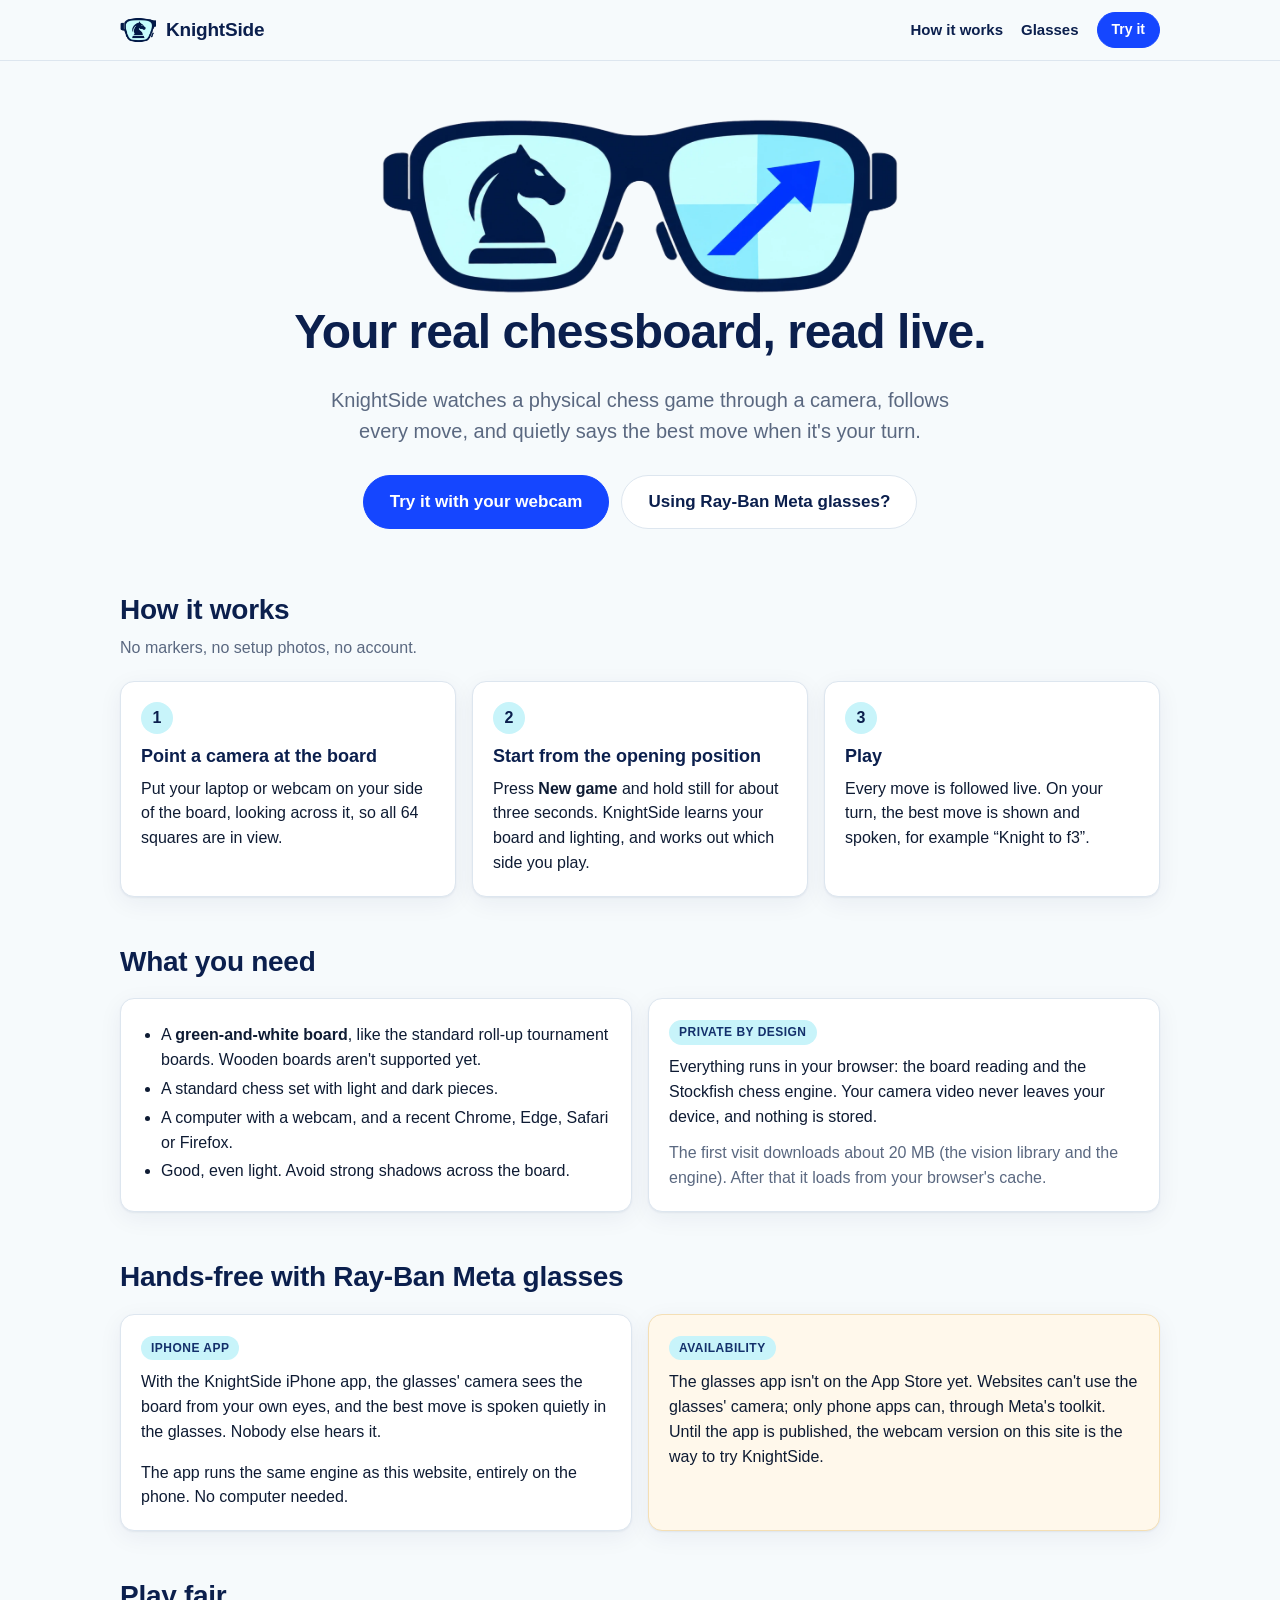
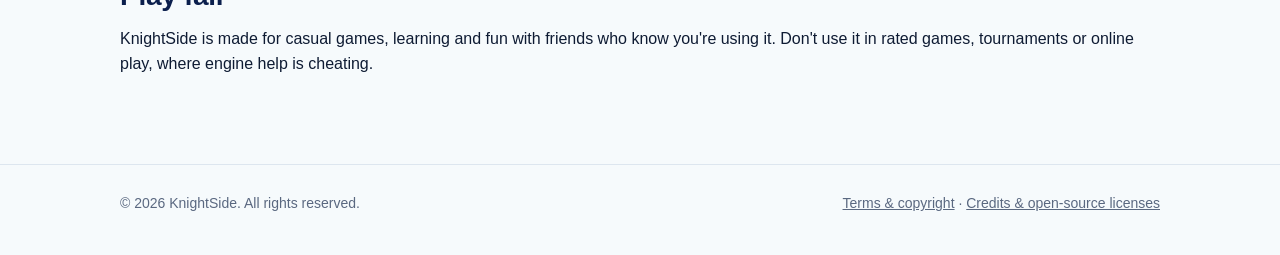
==== docs/index.html @ 39357efd "KnightSide: in-browser website and glasses app running the same engine" ====
<!doctype html>
<html lang="en">
<head>
<meta charset="utf-8">
<meta name="viewport" content="width=device-width, initial-scale=1">
<title>KnightSide</title>
<meta name="description" content="KnightSide watches your real chessboard through a camera and quietly says the best move.">
<meta name="copyright" content="© 2026 KnightSide. All rights reserved.">
<link rel="icon" type="image/png" sizes="32x32" href="img/icon-32.png">
<link rel="apple-touch-icon" href="img/icon-180.png">
<meta property="og:title" content="KnightSide">
<meta property="og:description" content="Your real chessboard, read live. The best move, spoken quietly.">
<meta property="og:image" content="img/logo-white-bg.png">
<link rel="stylesheet" href="css/site.css">
</head>
<body>
<header class="top">
  <div class="wrap">
    <a class="brand" href="./"><img src="img/icon-64.png" alt="">KnightSide</a>
    <nav>
      <a href="#how">How it works</a>
      <a href="#glasses">Glasses</a>
      <a class="btn primary small" href="play.html">Try it</a>
    </nav>
  </div>
</header>

<main>
  <section class="hero">
    <div class="wrap">
      <img class="logo" src="img/logo.png" alt="KnightSide logo: glasses with a knight in one lens and an arrow in the other" width="1200" height="411">
      <h1>Your real chessboard, read live.</h1>
      <p class="lead">KnightSide watches a physical chess game through a camera, follows every move, and quietly says the best move when it's your turn.</p>
      <div class="cta">
        <a class="btn primary big" href="play.html">Try it with your webcam</a>
        <a class="btn big" href="#glasses">Using Ray-Ban Meta glasses?</a>
      </div>
    </div>
  </section>

  <section class="block" id="how">
    <div class="wrap">
      <h2>How it works</h2>
      <p class="sub">No markers, no setup photos, no account.</p>
      <div class="grid3">
        <div class="card">
          <div class="step">1</div>
          <h3>Point a camera at the board</h3>
          <p>Put your laptop or webcam on your side of the board, looking across it, so all 64 squares are in view.</p>
        </div>
        <div class="card">
          <div class="step">2</div>
          <h3>Start from the opening position</h3>
          <p>Press <b>New game</b> and hold still for about three seconds. KnightSide learns your board and lighting, and works out which side you play.</p>
        </div>
        <div class="card">
          <div class="step">3</div>
          <h3>Play</h3>
          <p>Every move is followed live. On your turn, the best move is shown and spoken, for example “Knight to f3”.</p>
        </div>
      </div>
    </div>
  </section>

  <section class="block">
    <div class="wrap">
      <h2>What you need</h2>
      <div class="grid2">
        <div class="card">
          <ul>
            <li>A <b>green-and-white board</b>, like the standard roll-up tournament boards. Wooden boards aren't supported yet.</li>
            <li>A standard chess set with light and dark pieces.</li>
            <li>A computer with a webcam, and a recent Chrome, Edge, Safari or Firefox.</li>
            <li>Good, even light. Avoid strong shadows across the board.</li>
          </ul>
        </div>
        <div class="card">
          <span class="tag">Private by design</span>
          <p>Everything runs in your browser: the board reading and the Stockfish chess engine. Your camera video never leaves your device, and nothing is stored.</p>
          <p class="sub">The first visit downloads about 20 MB (the vision library and the engine). After that it loads from your browser's cache.</p>
        </div>
      </div>
    </div>
  </section>

  <section class="block" id="glasses">
    <div class="wrap">
      <h2>Hands-free with Ray-Ban Meta glasses</h2>
      <div class="grid2">
        <div class="card">
          <span class="tag">iPhone app</span>
          <p>With the KnightSide iPhone app, the glasses' camera sees the board from your own eyes, and the best move is spoken quietly in the glasses. Nobody else hears it.</p>
          <p>The app runs the same engine as this website, entirely on the phone. No computer needed.</p>
        </div>
        <div class="card note">
          <span class="tag">Availability</span>
          <p>The glasses app isn't on the App Store yet. Websites can't use the glasses' camera; only phone apps can, through Meta's toolkit. Until the app is published, the webcam version on this site is the way to try KnightSide.</p>
        </div>
      </div>
    </div>
  </section>

  <section class="block">
    <div class="wrap">
      <h2>Play fair</h2>
      <p>KnightSide is made for casual games, learning and fun with friends who know you're using it. Don't use it in rated games, tournaments or online play, where engine help is cheating.</p>
    </div>
  </section>
</main>

<footer>
  <div class="wrap">
    <span>© 2026 KnightSide. All rights reserved.</span>
    <span><a href="legal.html">Terms &amp; copyright</a> · <a href="legal.html#credits">Credits &amp; open-source licenses</a></span>
  </div>
</footer>
</body>
</html>
---- docs/css/site.css ----
/* KnightSide — © 2026 KnightSide. All rights reserved. */

:root {
  --navy: #0b1f4d;
  --navy-2: #13306b;
  --blue: #1546ff;
  --cyan: #c8f4fa;
  --cyan-2: #8fe3f5;
  --bg: #f6fafc;
  --card: #ffffff;
  --text: #0e1b33;
  --muted: #5a6880;
  --line: #dde6ef;
  --good: #0f8a4f;
  --warn: #b45309;
  --radius: 14px;
  --shadow: 0 1px 2px rgba(11, 31, 77, 0.06), 0 6px 24px rgba(11, 31, 77, 0.06);
  --light-sq: #eef3f6;
  --dark-sq: #7fa7c9;
  color-scheme: light;
}

* { box-sizing: border-box; }
html { -webkit-text-size-adjust: 100%; }
body {
  margin: 0;
  background: var(--bg);
  color: var(--text);
  font: 16px/1.55 -apple-system, BlinkMacSystemFont, "Segoe UI", Inter, Roboto, sans-serif;
}
a { color: var(--blue); }
img { max-width: 100%; display: block; }
h1, h2, h3 { line-height: 1.2; margin: 0 0 0.5em; color: var(--navy); }
p { margin: 0 0 1em; }

.wrap { max-width: 1080px; margin: 0 auto; padding: 0 20px; }

/* ---------- header / footer ---------- */

.top {
  position: sticky; top: 0; z-index: 10;
  background: rgba(246, 250, 252, 0.88);
  backdrop-filter: saturate(1.4) blur(10px);
  border-bottom: 1px solid var(--line);
}
.top .wrap { display: flex; align-items: center; gap: 16px; height: 60px; }
.brand { display: flex; align-items: center; gap: 10px; text-decoration: none; color: var(--navy); font-weight: 750; font-size: 19px; letter-spacing: -0.01em; }
.brand img { width: 36px; height: 36px; }
.top nav { margin-left: auto; display: flex; gap: 18px; align-items: center; }
.top nav a { color: var(--navy); text-decoration: none; font-weight: 550; font-size: 15px; }
.top nav a.btn { color: #fff; }
@media (max-width: 640px) { .top nav a:not(.btn) { display: none; } }

footer { border-top: 1px solid var(--line); margin-top: 64px; padding: 28px 0 40px; color: var(--muted); font-size: 14px; }
footer .wrap { display: flex; flex-wrap: wrap; gap: 8px 24px; justify-content: space-between; }
footer a { color: var(--muted); }

/* ---------- buttons ---------- */

.btn {
  display: inline-flex; align-items: center; justify-content: center; gap: 8px;
  min-height: 44px; padding: 0 18px; border-radius: 999px;
  border: 1px solid var(--line); background: var(--card); color: var(--navy);
  font: inherit; font-weight: 650; text-decoration: none; cursor: pointer;
  transition: transform 0.12s ease, box-shadow 0.12s ease, background 0.12s ease;
}
.btn:hover { box-shadow: var(--shadow); }
.btn:active { transform: scale(0.98); }
.btn:disabled { opacity: 0.45; cursor: default; box-shadow: none; transform: none; }
.btn.primary { background: var(--blue); border-color: var(--blue); color: #fff; }
.btn.navy { background: var(--navy); border-color: var(--navy); color: #fff; }
.btn.big { min-height: 54px; padding: 0 26px; font-size: 17px; }
.btn.small { min-height: 36px; padding: 0 14px; font-size: 14px; }

/* ---------- welcome page ---------- */

.hero { padding: 56px 0 24px; text-align: center; }
.hero .logo { width: min(520px, 92%); height: auto; margin: 0 auto 8px; }
.hero h1 { font-size: clamp(30px, 5vw, 48px); letter-spacing: -0.02em; margin-top: 8px; }
.hero .lead { font-size: clamp(17px, 2.2vw, 20px); color: var(--muted); max-width: 640px; margin: 0 auto 28px; }
.hero .cta { display: flex; gap: 12px; justify-content: center; flex-wrap: wrap; }

section.block { padding: 40px 0 8px; }
section.block > .wrap > h2 { font-size: 28px; letter-spacing: -0.01em; }
.sub { color: var(--muted); margin-top: -4px; }

.grid3 { display: grid; grid-template-columns: repeat(3, 1fr); gap: 16px; margin-top: 20px; }
.grid2 { display: grid; grid-template-columns: repeat(2, 1fr); gap: 16px; margin-top: 20px; }
@media (max-width: 820px) { .grid3, .grid2 { grid-template-columns: 1fr; } }

.card { background: var(--card); border: 1px solid var(--line); border-radius: var(--radius); padding: 20px; box-shadow: var(--shadow); }
.card h3 { font-size: 18px; }
.card p:last-child { margin-bottom: 0; }
.step { width: 32px; height: 32px; border-radius: 50%; background: var(--cyan); color: var(--navy); display: grid; place-items: center; font-weight: 800; margin-bottom: 12px; }
.card ul { margin: 0; padding-left: 20px; }
.card li { margin: 4px 0; }
.note { background: #fff8eb; border-color: #f4dfb5; }
.tag { display: inline-block; font-size: 12px; font-weight: 700; letter-spacing: 0.04em; text-transform: uppercase; color: var(--navy-2); background: var(--cyan); border-radius: 999px; padding: 3px 10px; margin-bottom: 10px; }

.legal { max-width: 760px; }
.legal h2 { margin-top: 1.6em; font-size: 22px; }
.legal pre { white-space: pre-wrap; background: var(--card); border: 1px solid var(--line); border-radius: 10px; padding: 14px; font-size: 13px; }
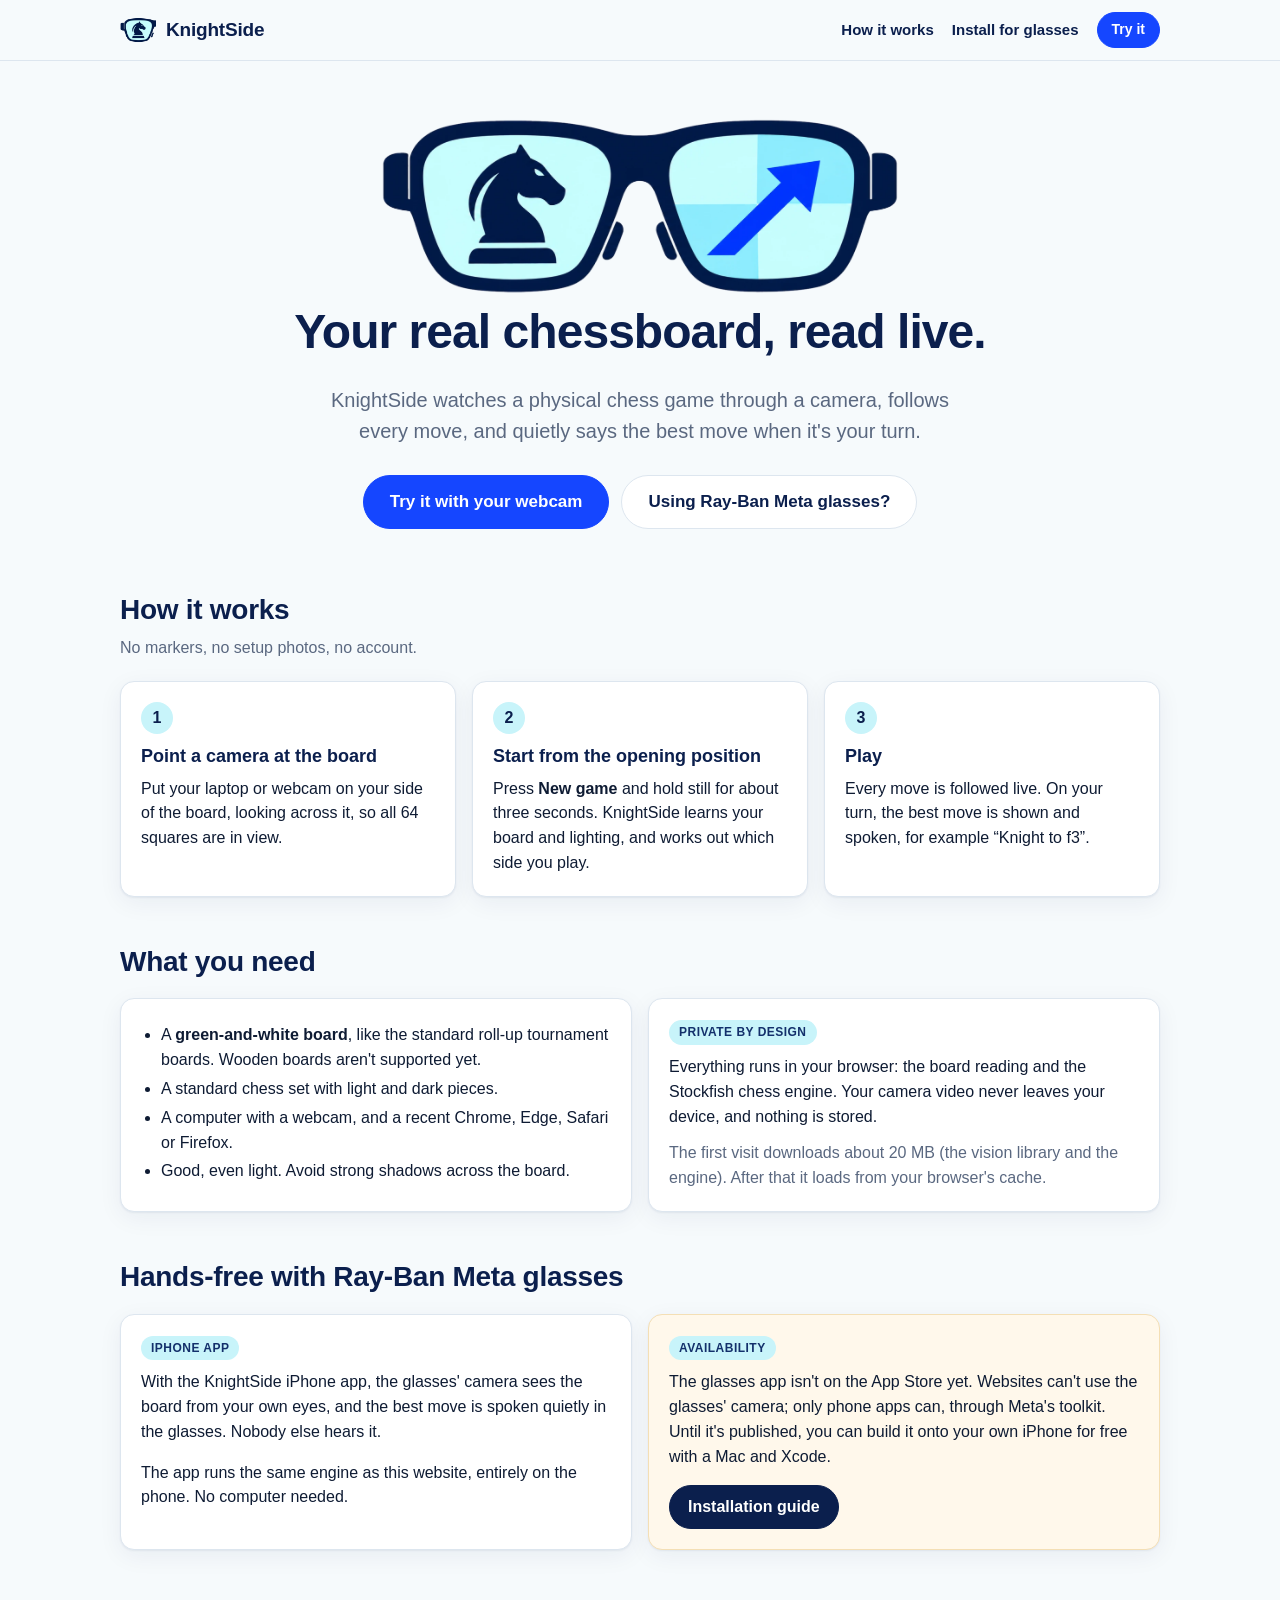
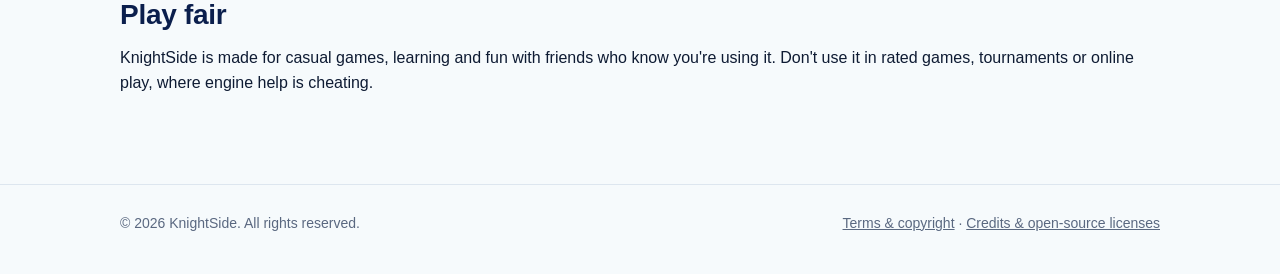
==== commit a550a525: "Add an installation guide for the glasses app" ====
--- a/docs/index.html
+++ b/docs/index.html
@@ -11,7 +11,7 @@
 <meta property="og:title" content="KnightSide">
 <meta property="og:description" content="Your real chessboard, read live. The best move, spoken quietly.">
 <meta property="og:image" content="img/logo-white-bg.png">
-<link rel="stylesheet" href="css/site.css">
+<link rel="stylesheet" href="css/site.css?v=2">
 </head>
 <body>
 <header class="top">
@@ -19,7 +19,7 @@
     <a class="brand" href="./"><img src="img/icon-64.png" alt="">KnightSide</a>
     <nav>
       <a href="#how">How it works</a>
-      <a href="#glasses">Glasses</a>
+      <a href="glasses.html">Install for glasses</a>
       <a class="btn primary small" href="play.html">Try it</a>
     </nav>
   </div>
@@ -94,7 +94,8 @@
         </div>
         <div class="card note">
           <span class="tag">Availability</span>
-          <p>The glasses app isn't on the App Store yet. Websites can't use the glasses' camera; only phone apps can, through Meta's toolkit. Until the app is published, the webcam version on this site is the way to try KnightSide.</p>
+          <p>The glasses app isn't on the App Store yet. Websites can't use the glasses' camera; only phone apps can, through Meta's toolkit. Until it's published, you can build it onto your own iPhone for free with a Mac and Xcode.</p>
+          <p><a class="btn navy" href="glasses.html">Installation guide</a></p>
         </div>
       </div>
     </div>
--- a/docs/css/site.css
+++ b/docs/css/site.css
@@ -100,3 +100,25 @@
 .legal { max-width: 760px; }
 .legal h2 { margin-top: 1.6em; font-size: 22px; }
 .legal pre { white-space: pre-wrap; background: var(--card); border: 1px solid var(--line); border-radius: 10px; padding: 14px; font-size: 13px; }
+
+/* ---------- install guide ---------- */
+
+.guide { max-width: 760px; }
+.guide h1 { margin-top: 36px; font-size: clamp(28px, 4.5vw, 40px); letter-spacing: -0.02em; }
+.guide .lead { font-size: 18px; color: var(--muted); }
+.guide h2 { display: flex; align-items: center; gap: 12px; margin-top: 2em; font-size: 24px; scroll-margin-top: 76px; }
+.guide h2 .step { margin: 0; flex: none; }
+.guide ol, .guide ul { padding-left: 22px; }
+.guide li { margin: 6px 0; }
+.guide .card { margin: 16px 0; }
+.toc ol { margin: 0; columns: 2; column-gap: 32px; }
+@media (max-width: 640px) { .toc ol { columns: 1; } }
+.guide code { font: 14px/1.4 ui-monospace, SFMono-Regular, Menlo, monospace; background: #eaf0f5; border-radius: 6px; padding: 1px 6px; }
+.code { position: relative; margin: 10px 0; }
+.code pre { margin: 0; background: var(--navy); color: #e8f1ff; border-radius: 10px; padding: 14px 92px 14px 16px; white-space: pre-wrap; overflow-wrap: anywhere; }
+.code pre code { background: none; padding: 0; color: inherit; font-size: 14px; }
+.copy { position: absolute; top: 8px; right: 8px; min-height: 30px; padding: 0 12px; border-radius: 999px; border: 1px solid rgba(255,255,255,0.25); background: rgba(255,255,255,0.1); color: #fff; font: inherit; font-size: 13px; font-weight: 650; cursor: pointer; }
+.copy:hover { background: rgba(255,255,255,0.2); }
+kbd { font: 13px ui-monospace, Menlo, monospace; border: 1px solid var(--line); border-bottom-width: 2px; border-radius: 6px; padding: 1px 6px; background: var(--card); }
+.faq dt { font-weight: 700; color: var(--navy); margin-top: 14px; }
+.faq dd { margin: 4px 0 0; color: var(--text); }
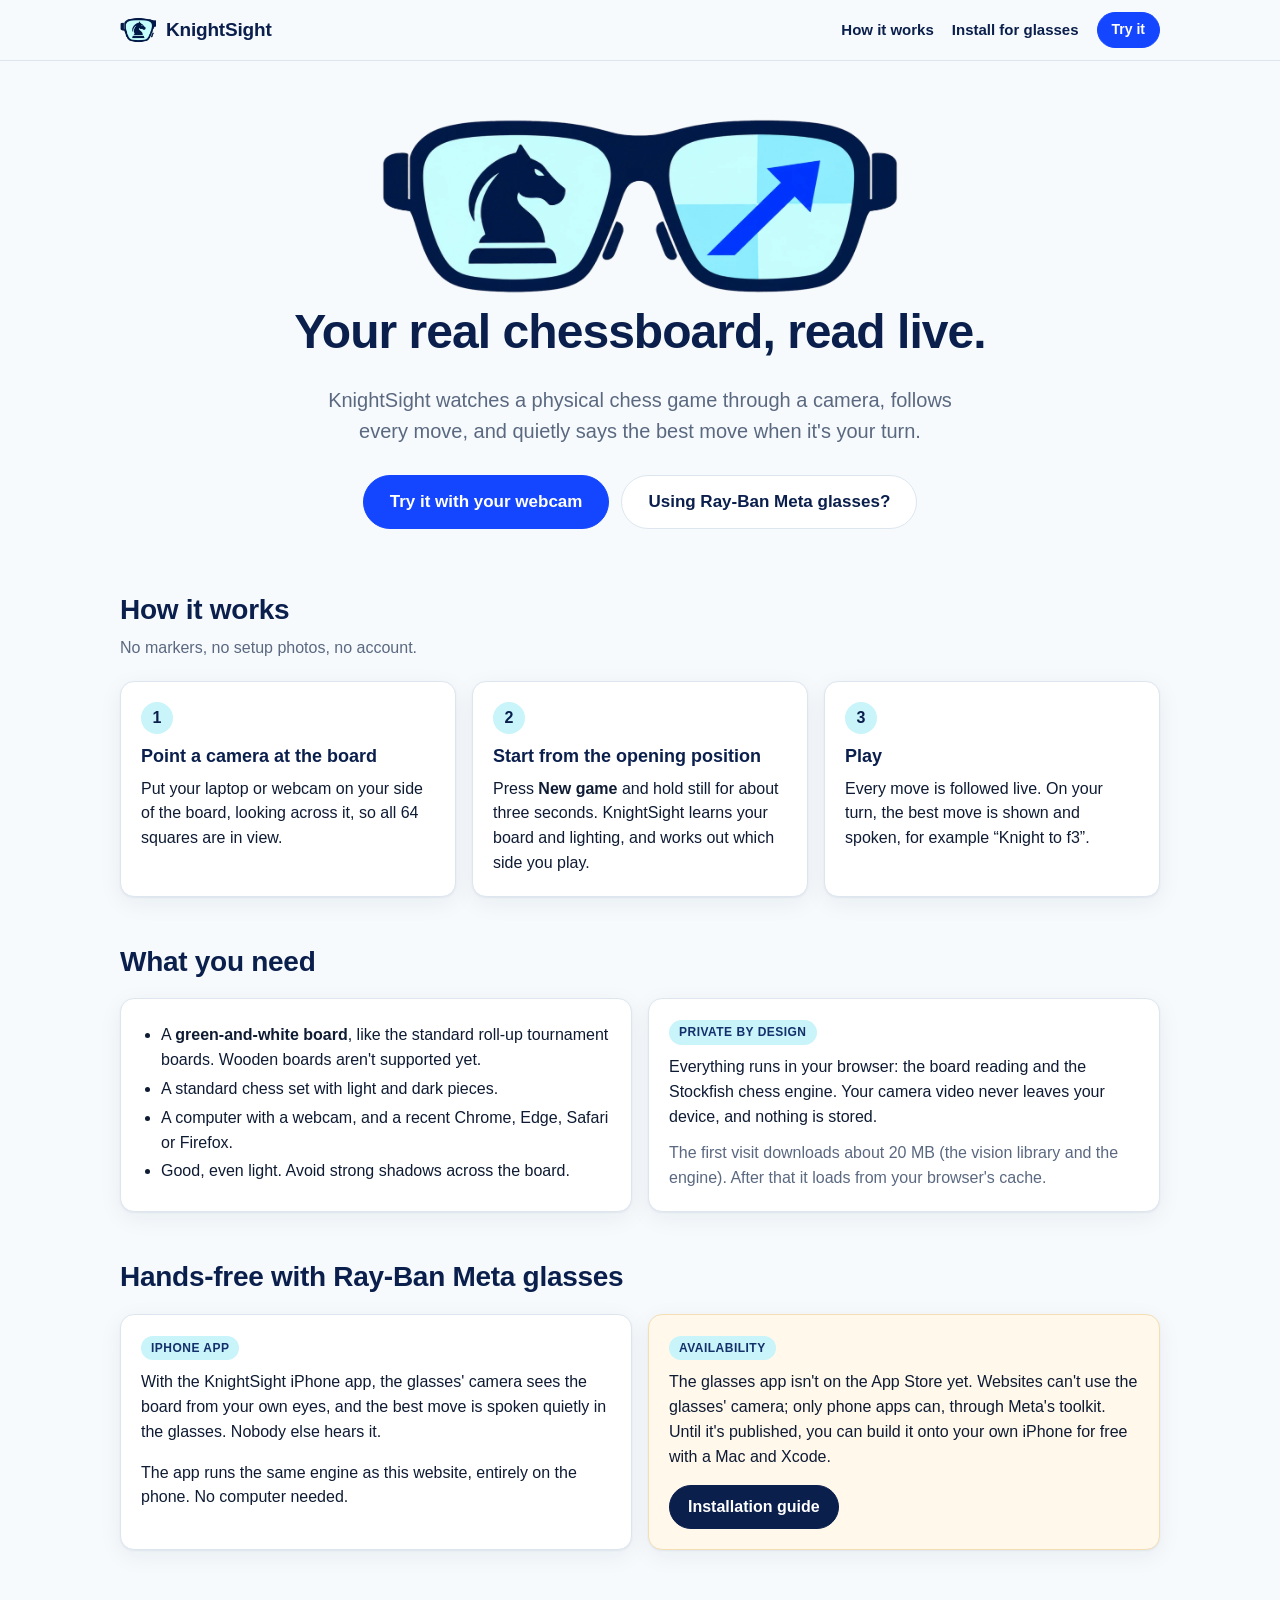
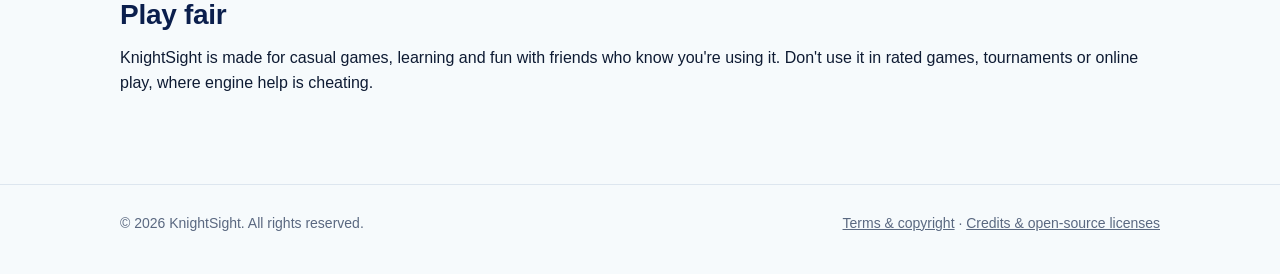
==== commit 66862fe6: "Rename KnightSide to KnightSight" ====
--- a/docs/index.html
+++ b/docs/index.html
@@ -3,20 +3,20 @@
 <head>
 <meta charset="utf-8">
 <meta name="viewport" content="width=device-width, initial-scale=1">
-<title>KnightSide</title>
-<meta name="description" content="KnightSide watches your real chessboard through a camera and quietly says the best move.">
-<meta name="copyright" content="© 2026 KnightSide. All rights reserved.">
+<title>KnightSight</title>
+<meta name="description" content="KnightSight watches your real chessboard through a camera and quietly says the best move.">
+<meta name="copyright" content="© 2026 KnightSight. All rights reserved.">
 <link rel="icon" type="image/png" sizes="32x32" href="img/icon-32.png">
 <link rel="apple-touch-icon" href="img/icon-180.png">
-<meta property="og:title" content="KnightSide">
+<meta property="og:title" content="KnightSight">
 <meta property="og:description" content="Your real chessboard, read live. The best move, spoken quietly.">
 <meta property="og:image" content="img/logo-white-bg.png">
-<link rel="stylesheet" href="css/site.css?v=2">
+<link rel="stylesheet" href="css/site.css?v=3">
 </head>
 <body>
 <header class="top">
   <div class="wrap">
-    <a class="brand" href="./"><img src="img/icon-64.png" alt="">KnightSide</a>
+    <a class="brand" href="./"><img src="img/icon-64.png" alt="">KnightSight</a>
     <nav>
       <a href="#how">How it works</a>
       <a href="glasses.html">Install for glasses</a>
@@ -28,9 +28,9 @@
 <main>
   <section class="hero">
     <div class="wrap">
-      <img class="logo" src="img/logo.png" alt="KnightSide logo: glasses with a knight in one lens and an arrow in the other" width="1200" height="411">
+      <img class="logo" src="img/logo.png" alt="KnightSight logo: glasses with a knight in one lens and an arrow in the other" width="1200" height="411">
       <h1>Your real chessboard, read live.</h1>
-      <p class="lead">KnightSide watches a physical chess game through a camera, follows every move, and quietly says the best move when it's your turn.</p>
+      <p class="lead">KnightSight watches a physical chess game through a camera, follows every move, and quietly says the best move when it's your turn.</p>
       <div class="cta">
         <a class="btn primary big" href="play.html">Try it with your webcam</a>
         <a class="btn big" href="#glasses">Using Ray-Ban Meta glasses?</a>
@@ -51,7 +51,7 @@
         <div class="card">
           <div class="step">2</div>
           <h3>Start from the opening position</h3>
-          <p>Press <b>New game</b> and hold still for about three seconds. KnightSide learns your board and lighting, and works out which side you play.</p>
+          <p>Press <b>New game</b> and hold still for about three seconds. KnightSight learns your board and lighting, and works out which side you play.</p>
         </div>
         <div class="card">
           <div class="step">3</div>
@@ -89,7 +89,7 @@
       <div class="grid2">
         <div class="card">
           <span class="tag">iPhone app</span>
-          <p>With the KnightSide iPhone app, the glasses' camera sees the board from your own eyes, and the best move is spoken quietly in the glasses. Nobody else hears it.</p>
+          <p>With the KnightSight iPhone app, the glasses' camera sees the board from your own eyes, and the best move is spoken quietly in the glasses. Nobody else hears it.</p>
           <p>The app runs the same engine as this website, entirely on the phone. No computer needed.</p>
         </div>
         <div class="card note">
@@ -104,14 +104,14 @@
   <section class="block">
     <div class="wrap">
       <h2>Play fair</h2>
-      <p>KnightSide is made for casual games, learning and fun with friends who know you're using it. Don't use it in rated games, tournaments or online play, where engine help is cheating.</p>
+      <p>KnightSight is made for casual games, learning and fun with friends who know you're using it. Don't use it in rated games, tournaments or online play, where engine help is cheating.</p>
     </div>
   </section>
 </main>
 
 <footer>
   <div class="wrap">
-    <span>© 2026 KnightSide. All rights reserved.</span>
+    <span>© 2026 KnightSight. All rights reserved.</span>
     <span><a href="legal.html">Terms &amp; copyright</a> · <a href="legal.html#credits">Credits &amp; open-source licenses</a></span>
   </div>
 </footer>
--- a/docs/css/site.css
+++ b/docs/css/site.css
@@ -1,4 +1,4 @@
-/* KnightSide — © 2026 KnightSide. All rights reserved. */
+/* KnightSight — © 2026 KnightSight. All rights reserved. */
 
 :root {
   --navy: #0b1f4d;
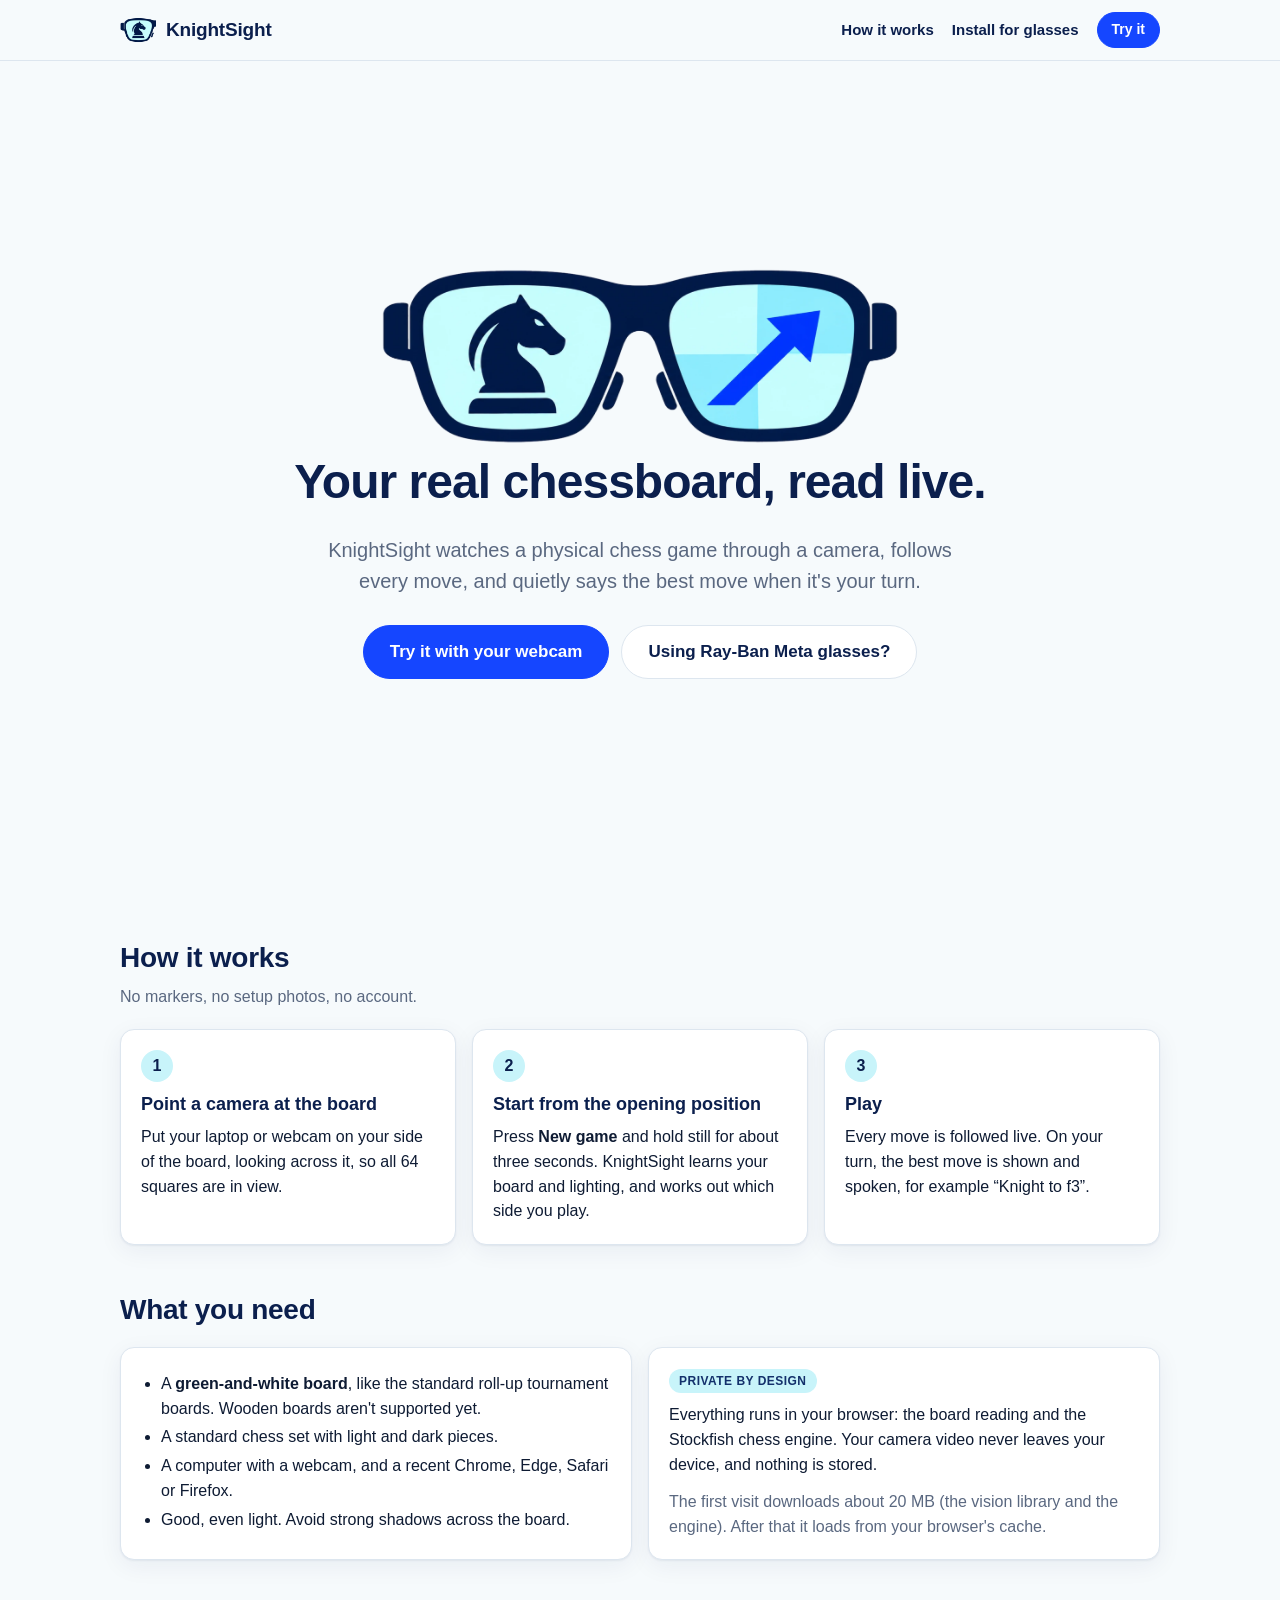
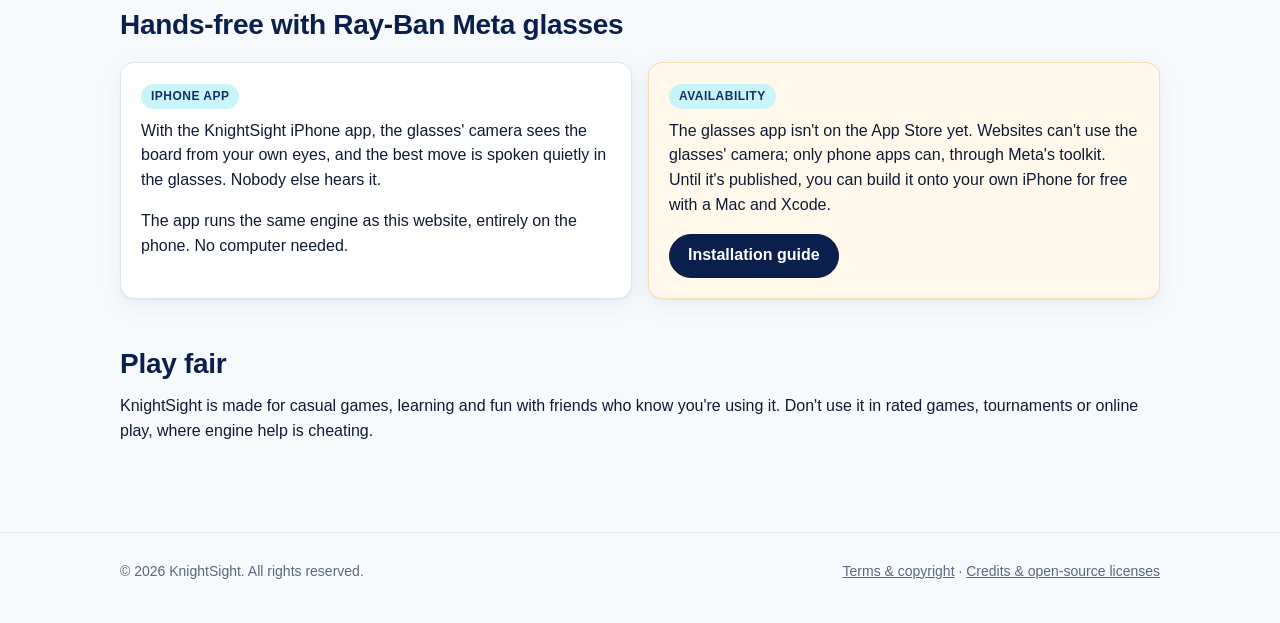
==== commit 607aa6d9: "Full-screen intro and a demo video that fades in on scroll" ====
--- a/docs/index.html
+++ b/docs/index.html
@@ -11,7 +11,7 @@
 <meta property="og:title" content="KnightSight">
 <meta property="og:description" content="Your real chessboard, read live. The best move, spoken quietly.">
 <meta property="og:image" content="img/logo-white-bg.png">
-<link rel="stylesheet" href="css/site.css?v=3">
+<link rel="stylesheet" href="css/site.css?v=5">
 </head>
 <body>
 <header class="top">
@@ -35,6 +35,18 @@
         <a class="btn primary big" href="play.html">Try it with your webcam</a>
         <a class="btn big" href="#glasses">Using Ray-Ban Meta glasses?</a>
       </div>
+    </div>
+    <a class="scroll-cue" href="#demo" aria-label="See it in action">See it in action<span aria-hidden="true">↓</span></a>
+  </section>
+
+  <!-- Demo video. Put the file at docs/video/demo.mp4; the section hides itself if it's missing. -->
+  <section class="demo" id="demo">
+    <div class="wrap reveal">
+      <div class="demo-frame">
+        <video id="demo-video" src="video/demo.mp4" poster="video/demo-poster.jpg" muted loop playsinline preload="metadata"></video>
+        <button id="demo-sound" class="demo-sound" type="button" aria-pressed="false">Sound on</button>
+      </div>
+      <p class="sub">A real game. The voice is what KnightSight says in the glasses.</p>
     </div>
   </section>
 
@@ -115,5 +127,39 @@
     <span><a href="legal.html">Terms &amp; copyright</a> · <a href="legal.html#credits">Credits &amp; open-source licenses</a></span>
   </div>
 </footer>
+<script>
+  // The demo fades in when scrolled to, plays only while on screen, and starts muted
+  // (browsers block sound until the visitor asks for it).
+  (() => {
+    const section = document.getElementById("demo");
+    const video = document.getElementById("demo-video");
+    const sound = document.getElementById("demo-sound");
+    video.addEventListener("error", () => {
+      section.hidden = true;
+      document.querySelector(".scroll-cue").hidden = true;
+    });
+    sound.addEventListener("click", () => {
+      video.muted = !video.muted;
+      if (!video.muted) video.play();
+      sound.textContent = video.muted ? "Sound on" : "Sound off";
+      sound.setAttribute("aria-pressed", String(!video.muted));
+    });
+    if (!("IntersectionObserver" in window)) {
+      section.querySelector(".reveal").classList.add("in");
+      return;
+    }
+    document.documentElement.classList.add("js-reveal");
+    new IntersectionObserver((entries) => {
+      for (const e of entries) {
+        if (e.isIntersecting) {
+          e.target.querySelector(".reveal").classList.add("in");
+          video.play().catch(() => {});
+        } else {
+          video.pause();
+        }
+      }
+    }, { threshold: 0.35 }).observe(section);
+  })();
+</script>
 </body>
 </html>
--- a/docs/css/site.css
+++ b/docs/css/site.css
@@ -21,6 +21,7 @@
 }
 
 * { box-sizing: border-box; }
+[hidden] { display: none !important; }
 html { -webkit-text-size-adjust: 100%; }
 body {
   margin: 0;
@@ -122,3 +123,24 @@
 kbd { font: 13px ui-monospace, Menlo, monospace; border: 1px solid var(--line); border-bottom-width: 2px; border-radius: 6px; padding: 1px 6px; background: var(--card); }
 .faq dt { font-weight: 700; color: var(--navy); margin-top: 14px; }
 .faq dd { margin: 4px 0 0; color: var(--text); }
+
+/* ---------- welcome: first screen and demo video ---------- */
+
+.hero { min-height: calc(100svh - 60px); display: flex; flex-direction: column; justify-content: center; position: relative; padding-bottom: 72px; }
+.scroll-cue { position: absolute; left: 50%; bottom: 20px; transform: translateX(-50%); display: flex; flex-direction: column; align-items: center; gap: 2px; color: var(--muted); font-size: 14px; font-weight: 600; text-decoration: none; }
+.scroll-cue span { font-size: 20px; animation: cue 1.8s ease-in-out infinite; }
+@keyframes cue { 0%, 100% { transform: translateY(0); } 50% { transform: translateY(5px); } }
+
+.demo { padding: 40px 0 24px; text-align: center; }
+.demo .sub { margin-top: 14px; }
+.demo-frame { position: relative; display: inline-block; max-width: 100%; border-radius: 22px; overflow: hidden; background: var(--navy); box-shadow: 0 2px 6px rgba(11, 31, 77, 0.1), 0 24px 60px rgba(11, 31, 77, 0.18); }
+.demo-frame video { display: block; max-width: 100%; max-height: 82svh; width: auto; height: auto; }
+.demo-sound { position: absolute; right: 12px; bottom: 12px; min-height: 36px; padding: 0 14px; border-radius: 999px; border: 0; background: rgba(11, 31, 77, 0.72); color: #fff; font: inherit; font-size: 14px; font-weight: 650; cursor: pointer; backdrop-filter: blur(6px); }
+.demo-sound:hover { background: rgba(11, 31, 77, 0.88); }
+
+.js-reveal .reveal { opacity: 0; transform: translateY(32px) scale(0.98); transition: opacity 0.9s ease, transform 0.9s cubic-bezier(0.2, 0.7, 0.2, 1); }
+.js-reveal .reveal.in { opacity: 1; transform: none; }
+@media (prefers-reduced-motion: reduce) {
+  .js-reveal .reveal { opacity: 1; transform: none; transition: none; }
+  .scroll-cue span { animation: none; }
+}
